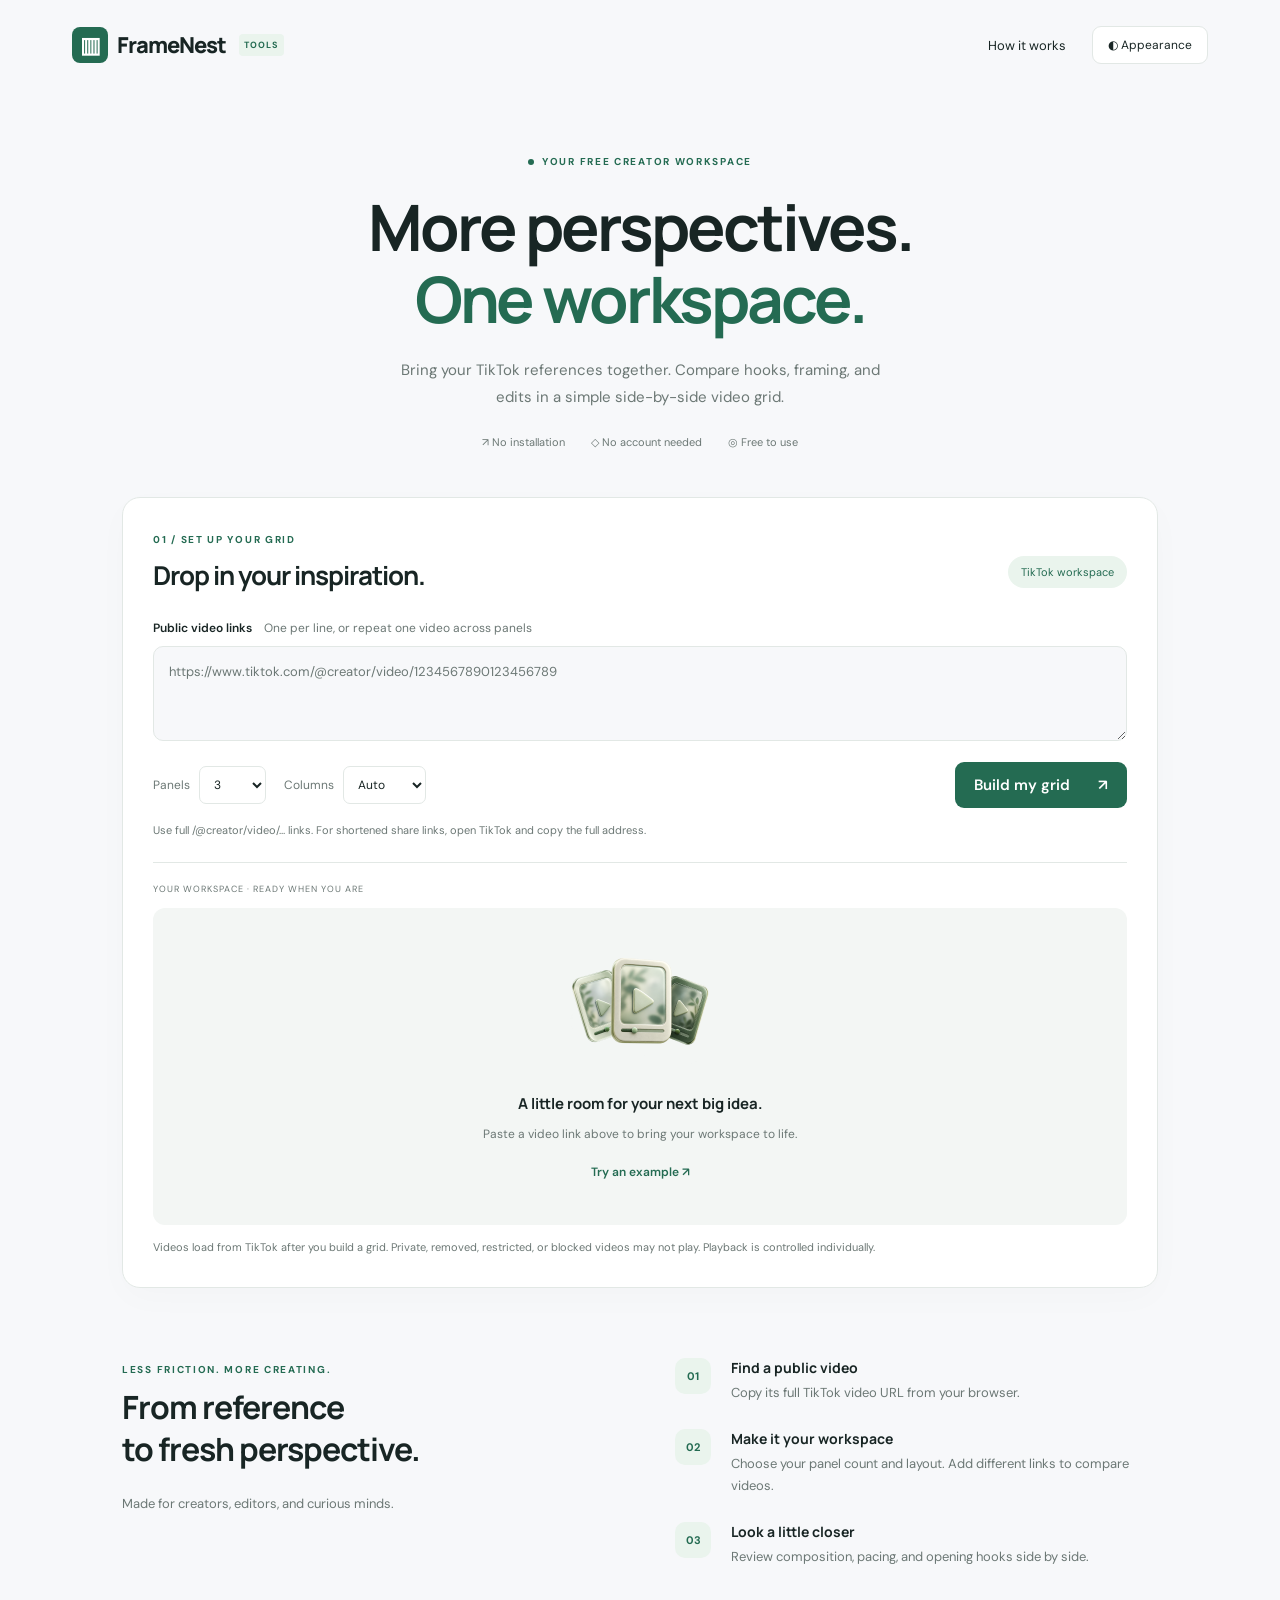
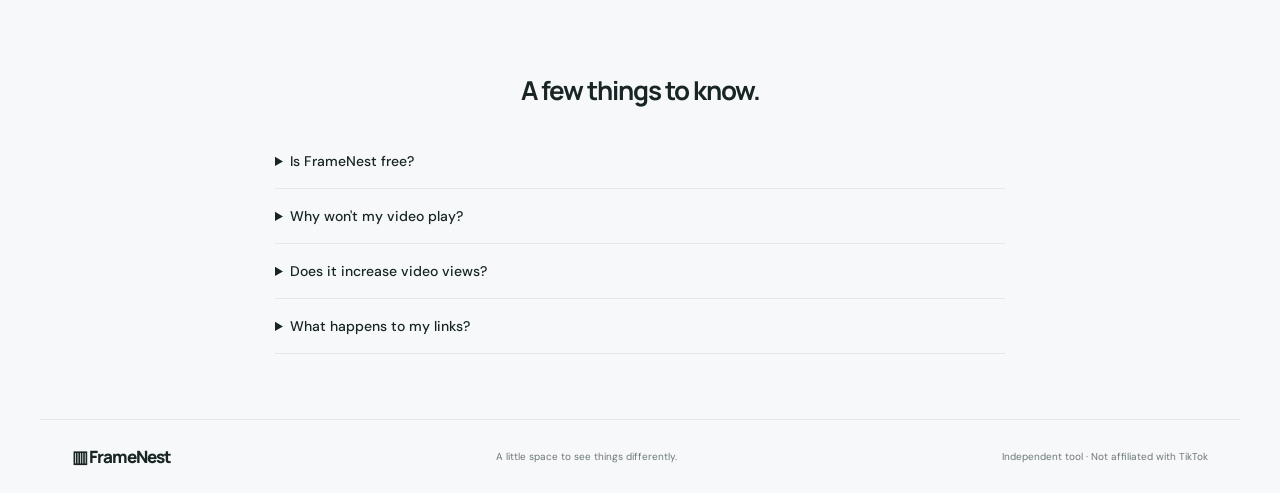
==== index.html @ 7f4fe66e "Publish FrameNest creator workspace" ====
<!doctype html>
<html lang="en"><head><meta charset="utf-8"><meta name="viewport" content="width=device-width,initial-scale=1"><meta name="description" content="A free workspace to compare public TikTok videos side by side. No account, downloads, or installation needed."><meta name="color-scheme" content="light dark"><title>FrameNest — TikTok Video Workspace</title><link rel="stylesheet" href="style.css"></head>
<body><header><a class="brand" href="./"><span class="logo">▥</span> FrameNest<span class="beta">TOOLS</span></a><nav><a href="#how">How it works</a><button id="theme" aria-label="Toggle dark mode">◐ <span>Appearance</span></button></nav></header>
<main><section class="intro"><div class="eyebrow"><span></span> YOUR FREE CREATOR WORKSPACE</div><h1>More perspectives.<br><em>One workspace.</em></h1><p>Bring your TikTok references together. Compare hooks, framing, and edits in a simple side-by-side video grid.</p><div class="benefits"><span>↗ No installation</span><span>◇ No account needed</span><span>◎ Free to use</span></div></section>
<section class="workspace" aria-labelledby="workspace-title"><div class="section-head"><div><span class="eyebrow">01 / SET UP YOUR GRID</span><h2 id="workspace-title">Drop in your inspiration.</h2></div><span class="badge">TikTok workspace</span></div><form id="form"><label for="links">Public video links <span>One per line, or repeat one video across panels</span></label><textarea id="links" rows="3" placeholder="https://www.tiktok.com/@creator/video/1234567890123456789" required spellcheck="false"></textarea><div class="form-bottom"><div class="setting"><label for="count">Panels</label><select id="count"><option>1</option><option>2</option><option selected>3</option><option>4</option><option>6</option><option>9</option><option>12</option></select></div><div class="setting"><label for="columns">Columns</label><select id="columns"><option value="auto">Auto</option><option value="2">2</option><option value="3">3</option><option value="4">4</option></select></div><button class="primary" type="submit">Build my grid <span>↗</span></button></div><p id="error" class="error" role="alert"></p><p class="hint">Use full /@creator/video/… links. For shortened share links, open TikTok and copy the full address.</p></form>
<div class="canvas-top"><span id="status" aria-live="polite">YOUR WORKSPACE · READY WHEN YOU ARE</span><button id="clear" type="button" hidden>Clear grid ×</button></div><div id="grid" class="grid"><div class="empty"><img class="empty-art" src="floating-video-tiles.png" alt="" width="220" height="150"><h3>A little room for your next big idea.</h3><p>Paste a video link above to bring your workspace to life.</p><button id="demo" type="button">Try an example ↗</button></div></div><p class="hint below">Videos load from TikTok after you build a grid. Private, removed, restricted, or blocked videos may not play. Playback is controlled individually.</p></section>
<section id="how" class="how"><div><span class="eyebrow">LESS FRICTION. MORE CREATING.</span><h2>From reference<br>to fresh perspective.</h2><p>Made for creators, editors, and curious minds.</p></div><ol><li><b>01</b><div><h3>Find a public video</h3><p>Copy its full TikTok video URL from your browser.</p></div></li><li><b>02</b><div><h3>Make it your workspace</h3><p>Choose your panel count and layout. Add different links to compare videos.</p></div></li><li><b>03</b><div><h3>Look a little closer</h3><p>Review composition, pacing, and opening hooks side by side.</p></div></li></ol></section>
<section class="faq"><h2>A few things to know.</h2><details><summary>Is FrameNest free?</summary><p>Yes. This tool requires no signup or paid subscription.</p></details><details><summary>Why won't my video play?</summary><p>Use a full public TikTok video link. TikTok, your region, your browser settings, or content restrictions may prevent an embed from playing. You can open each video directly using its panel link.</p></details><details><summary>Does it increase video views?</summary><p>This is a preview and comparison workspace. It does not promise additional reach or generate automated traffic. Videos do not automatically refresh or loop.</p></details><details><summary>What happens to my links?</summary><p>FrameNest processes links in your browser and does not store them on a server. Loading an embedded video connects your browser to TikTok, which applies its own privacy practices. Your appearance preference is saved on this device.</p></details></section></main><footer><a class="brand" href="./">▥ FrameNest</a><span>A little space to see things differently.</span><span>Independent tool · Not affiliated with TikTok</span></footer><script src="app.js"></script></body></html>
---- style.css ----
@import url('https://fonts.googleapis.com/css2?family=DM+Sans:wght@400;500;600;700&family=Manrope:wght@400;500;600;700;800&display=swap');
:root{--bg:#f7f8fa;--card:#fff;--ink:#182524;--muted:#6c7875;--line:#e2e8e5;--accent:#246b52;--soft:#eaf4ed;--canvas:#f3f6f4}*{box-sizing:border-box}html{scroll-behavior:smooth}body{margin:0;background:var(--bg);color:var(--ink);font:15px 'DM Sans',sans-serif}body.dark{--bg:#121c19;--card:#1a2822;--ink:#eef5f0;--muted:#a4b7ad;--line:#34473d;--accent:#a1d9b5;--soft:#293e31;--canvas:#14211a}a{color:inherit;text-decoration:none}button,input,textarea,select{font:inherit}button,select{cursor:pointer}button{color:var(--ink);background:var(--card);border:1px solid var(--line);border-radius:9px;padding:10px 15px}button:hover{filter:brightness(.96)}button:focus-visible,a:focus-visible,select:focus-visible,textarea:focus-visible{outline:3px solid #82bc98;outline-offset:3px}header{max-width:1200px;margin:auto;padding:26px 32px;display:flex;justify-content:space-between;align-items:center}.brand{display:flex;align-items:center;gap:9px;font:800 22px Manrope,sans-serif;letter-spacing:-1px}.logo{background:var(--accent);color:var(--card);padding:3px 8px;border-radius:8px}.beta{font:700 9px 'DM Sans',sans-serif;letter-spacing:1px;background:var(--soft);color:var(--accent);padding:5px;border-radius:4px;margin-left:4px}nav{display:flex;align-items:center;gap:26px;font-size:13px}nav button{font-size:12px}main{max-width:1100px;margin:auto;padding:0 32px}.intro{padding:65px 0 48px;text-align:center}.eyebrow{font-size:10px;letter-spacing:1.7px;font-weight:700;color:var(--accent)}.intro .eyebrow{display:flex;align-items:center;justify-content:center;gap:8px}.eyebrow span{width:6px;height:6px;background:var(--accent);border-radius:50%}h1,h2,h3{font-family:Manrope,sans-serif}h1{font-size:clamp(40px,5.4vw,64px);line-height:1.12;letter-spacing:-3px;margin:23px 0}h1 em{font-style:normal;color:var(--accent)}.intro p{max-width:500px;margin:0 auto;color:var(--muted);line-height:1.8}.benefits{display:flex;justify-content:center;gap:26px;font-size:11px;color:var(--muted);margin-top:24px}.workspace{background:var(--card);border:1px solid var(--line);border-radius:18px;padding:30px;box-shadow:0 10px 35px #122b1a05}.section-head{display:flex;align-items:center;justify-content:space-between;gap:16px}h2{font-size:26px;letter-spacing:-1px;margin:9px 0 23px}.badge{font-size:11px;background:var(--soft);border-radius:20px;color:var(--accent);padding:9px 13px}form>label{display:block;font-size:12px;font-weight:600;margin:4px 0 10px}label span{font-weight:400;color:var(--muted);margin-left:9px}textarea{width:100%;resize:vertical;min-height:93px;border:1px solid var(--line);background:var(--bg);color:var(--ink);border-radius:10px;padding:15px;font-size:13px;line-height:1.6}textarea::placeholder{color:var(--muted)}.form-bottom{display:flex;align-items:center;gap:18px;margin-top:16px}.setting{display:flex;align-items:center;gap:9px;font-size:12px;color:var(--muted)}select{border:1px solid var(--line);border-radius:7px;padding:9px 24px 9px 10px;background:var(--card);color:var(--ink)}.primary{margin-left:auto;background:var(--accent);color:var(--card);border:0;font-weight:600;padding:13px 19px}.primary span{margin-left:24px}.hint{font-size:11px;line-height:1.7;color:var(--muted);margin:13px 0}.error{color:#c04c44;font-size:12px;margin:8px 0}.error:empty{display:none}.canvas-top{border-top:1px solid var(--line);margin-top:23px;padding:20px 0 13px;display:flex;align-items:center;justify-content:space-between;font-size:9px;letter-spacing:1px;color:var(--muted)}.canvas-top button{padding:5px 9px;font-size:11px;letter-spacing:0}.grid{display:grid;grid-template-columns:repeat(auto-fit,minmax(min(230px,100%),1fr));gap:16px;background:var(--canvas);padding:20px;border-radius:12px;min-height:260px}.empty{grid-column:1/-1;text-align:center;padding:15px 0}.sample{display:flex;justify-content:center;align-items:center;gap:8px;height:86px}.sample i{display:block;width:38px;height:64px;border:1px solid #b4cbbd;border-radius:6px;background:linear-gradient(155deg,#c8decf66,#e3ece466)}.sample i:first-child{transform:rotate(-10deg);height:54px}.sample i:last-child{transform:rotate(10deg);height:54px}.empty h3{font-size:15px;margin:15px 0 8px}.empty p{font-size:12px;color:var(--muted)}.empty button{border:0;background:transparent;color:var(--accent);font-size:12px;font-weight:600}.video-card{min-width:0;background:var(--card);border:1px solid var(--line);border-radius:10px;overflow:hidden}.video-card iframe{display:block;width:100%;aspect-ratio:9/16;border:0;background:#101413}.video-caption{padding:10px;display:flex;justify-content:space-between;font-size:11px;color:var(--muted)}.video-caption a{color:var(--accent)}.below{margin-bottom:0}.how{padding:70px 0;display:grid;grid-template-columns:1fr 1fr;gap:70px}.how h2{font-size:32px;line-height:1.3}.how p{color:var(--muted);font-size:13px;line-height:1.7}.how ol{list-style:none;padding:0;margin:0}.how li{display:flex;gap:20px;margin-bottom:25px}.how b{display:grid;place-items:center;flex-shrink:0;background:var(--soft);color:var(--accent);width:36px;height:36px;border-radius:10px;font-size:11px}.how h3{font-size:14px;margin:0 0 5px}.how li p{margin:0}.faq{max-width:730px;margin:0 auto 65px}.faq>h2{text-align:center;margin-bottom:26px}details{border-bottom:1px solid var(--line);padding:18px 0}summary{cursor:pointer;font-size:14px;font-weight:500}details p{color:var(--muted);line-height:1.8;font-size:13px}footer{border-top:1px solid var(--line);max-width:1200px;margin:auto;padding:25px 32px;display:flex;align-items:center;justify-content:space-between;gap:20px;color:var(--muted);font-size:10px}footer .brand{font-size:17px;color:var(--ink)}@media(max-width:650px){header{padding:20px}nav{gap:12px}nav>a{display:none}main{padding:0 16px}.intro{padding-top:40px}h1{letter-spacing:-2px}.benefits{gap:12px;font-size:10px}.workspace{padding:20px 15px}.badge{display:none}label span{display:block;margin:5px 0}.form-bottom{gap:10px;flex-wrap:wrap}.primary{width:100%;margin:0}.how{grid-template-columns:1fr;gap:22px;padding:45px 10px}.grid{padding:12px;grid-template-columns:1fr!important}.how h2 br{display:none}footer{flex-wrap:wrap;padding:24px 20px}footer>span:last-child{width:100%}}
@media(prefers-reduced-motion:no-preference){.intro{animation:arrive .7s ease-out both}.workspace{animation:arrive .8s .12s ease-out both}.primary{transition:transform .2s,box-shadow .2s}.primary:hover{transform:translateY(-2px);box-shadow:0 5px 15px #246b5220}.video-card{animation:arrive .4s ease-out both}.empty-art{animation:float 6s ease-in-out infinite}@keyframes arrive{from{opacity:0;transform:translateY(12px)}to{opacity:1;transform:translateY(0)}}@keyframes float{0%,100%{transform:translateY(0) rotate(-1deg)}50%{transform:translateY(-8px) rotate(1deg)}}}
.empty-art{display:block;width:180px;height:135px;object-fit:contain;margin:0 auto}.empty:has(.empty-art){padding-top:0}

.empty-art{width:220px;height:150px}
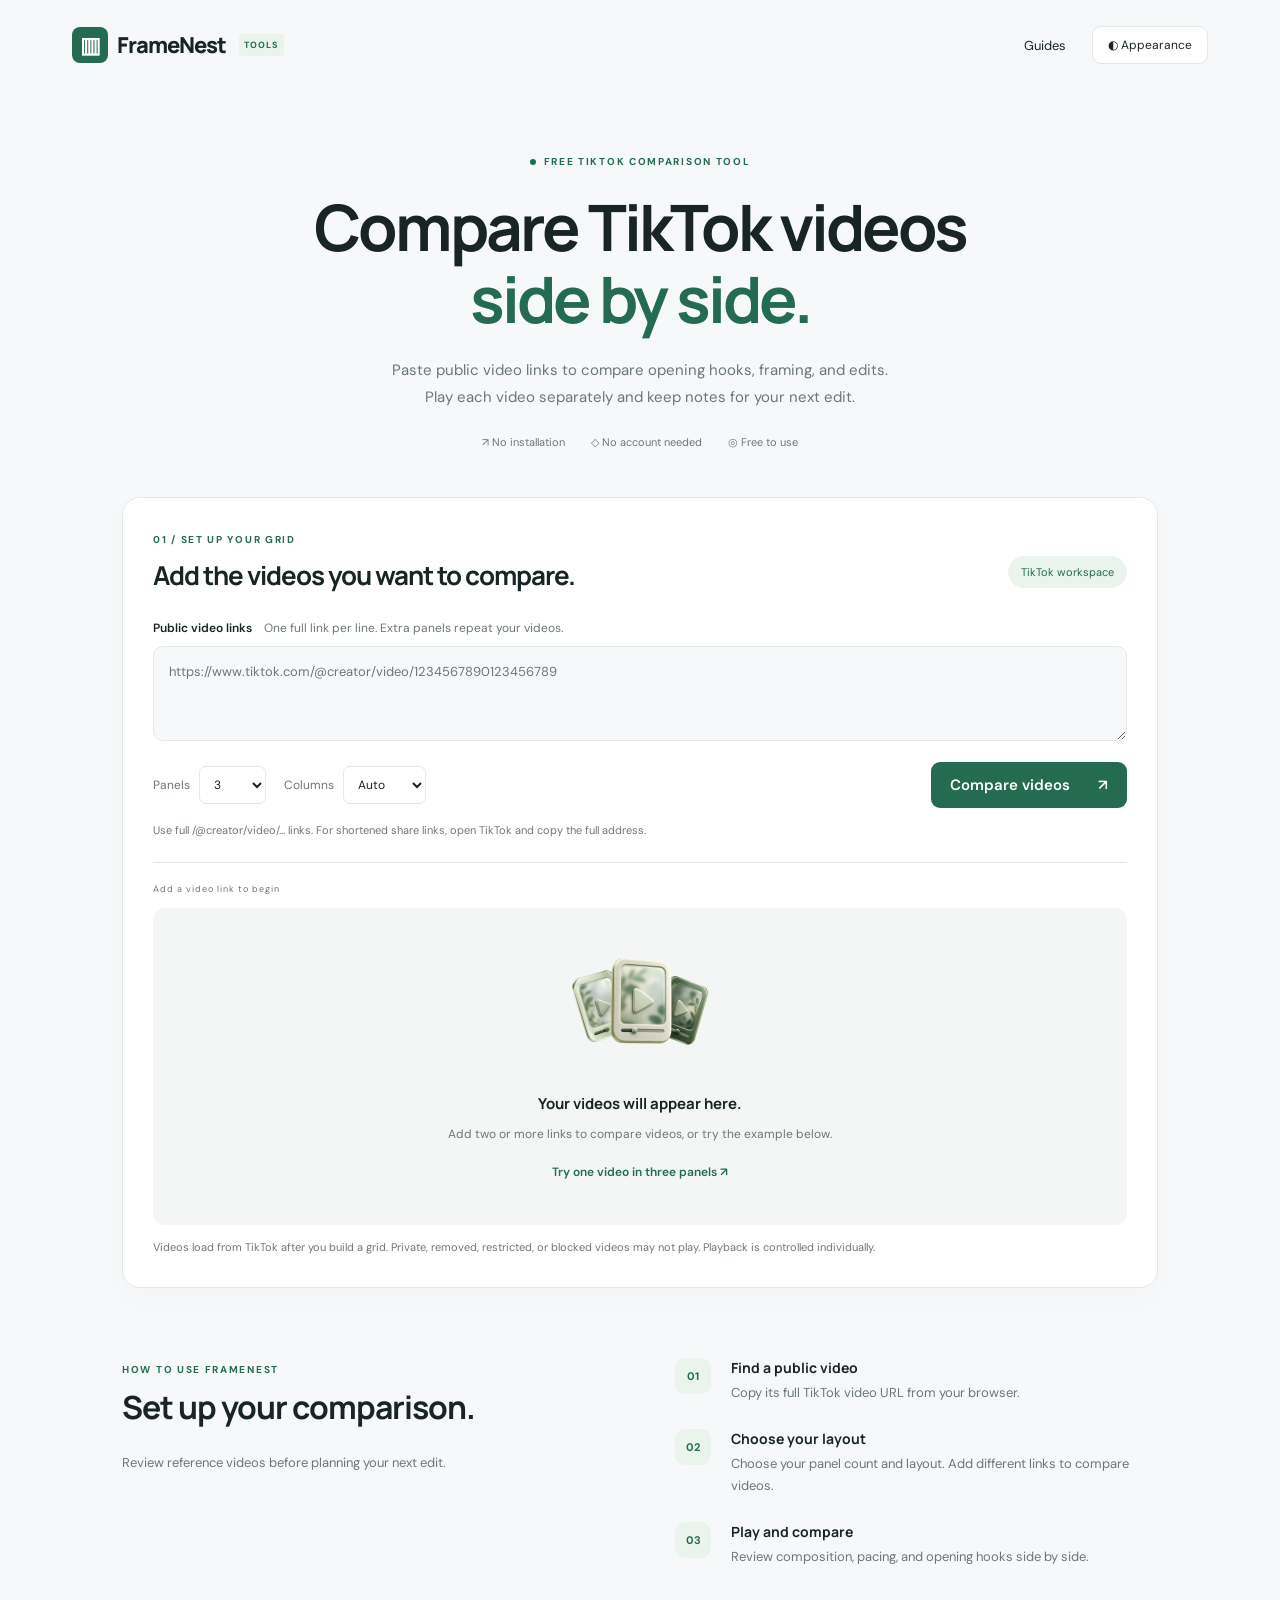
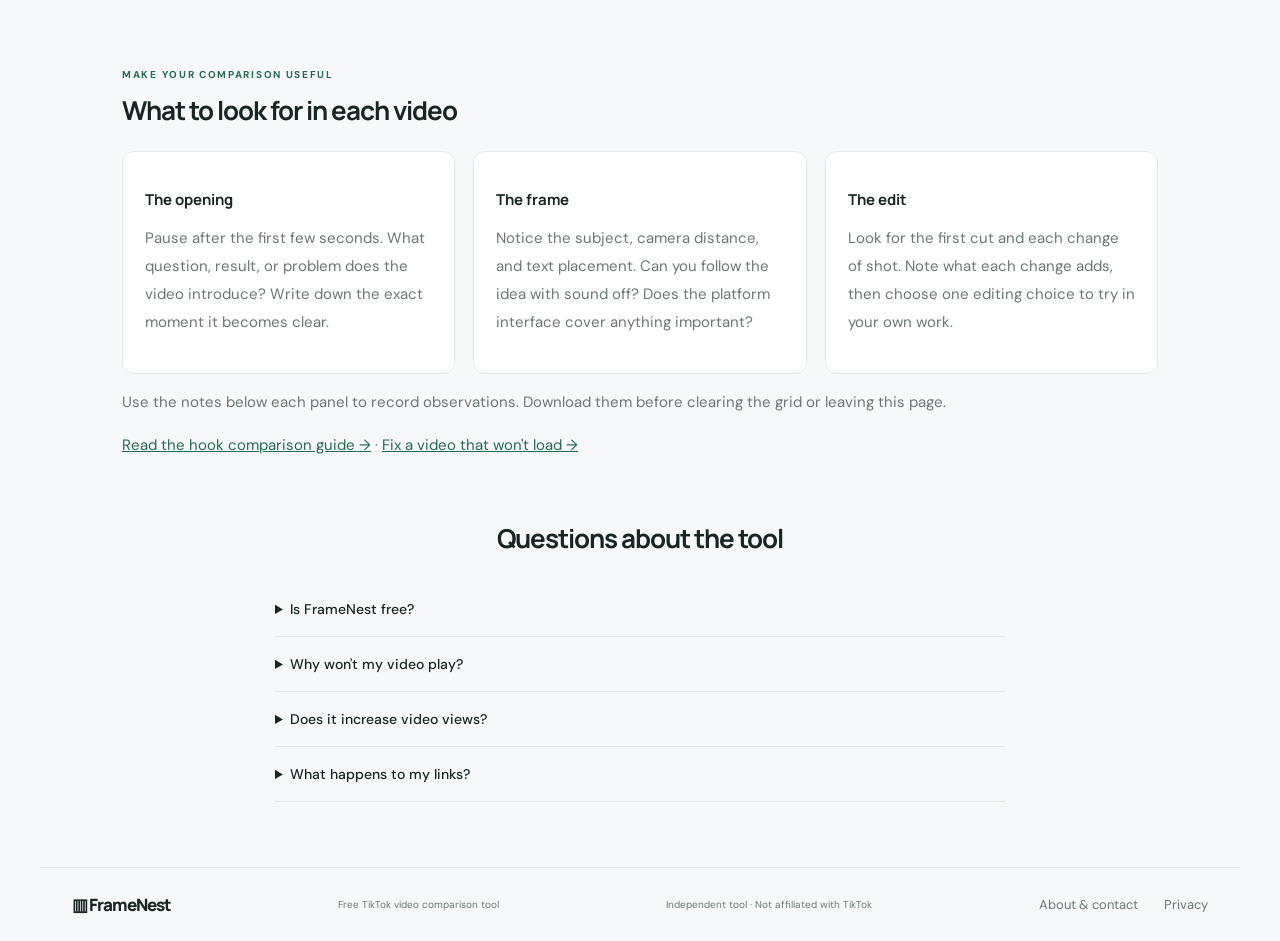
==== commit 10469af0: "Add comparison notes, creator guides and search metadata" ====
--- a/index.html
+++ b/index.html
@@ -1,8 +1,8 @@
 <!doctype html>
-<html lang="en"><head><meta charset="utf-8"><meta name="viewport" content="width=device-width,initial-scale=1"><meta name="description" content="A free workspace to compare public TikTok videos side by side. No account, downloads, or installation needed."><meta name="color-scheme" content="light dark"><title>FrameNest — TikTok Video Workspace</title><link rel="stylesheet" href="style.css"></head>
-<body><header><a class="brand" href="./"><span class="logo">▥</span> FrameNest<span class="beta">TOOLS</span></a><nav><a href="#how">How it works</a><button id="theme" aria-label="Toggle dark mode">◐ <span>Appearance</span></button></nav></header>
-<main><section class="intro"><div class="eyebrow"><span></span> YOUR FREE CREATOR WORKSPACE</div><h1>More perspectives.<br><em>One workspace.</em></h1><p>Bring your TikTok references together. Compare hooks, framing, and edits in a simple side-by-side video grid.</p><div class="benefits"><span>↗ No installation</span><span>◇ No account needed</span><span>◎ Free to use</span></div></section>
-<section class="workspace" aria-labelledby="workspace-title"><div class="section-head"><div><span class="eyebrow">01 / SET UP YOUR GRID</span><h2 id="workspace-title">Drop in your inspiration.</h2></div><span class="badge">TikTok workspace</span></div><form id="form"><label for="links">Public video links <span>One per line, or repeat one video across panels</span></label><textarea id="links" rows="3" placeholder="https://www.tiktok.com/@creator/video/1234567890123456789" required spellcheck="false"></textarea><div class="form-bottom"><div class="setting"><label for="count">Panels</label><select id="count"><option>1</option><option>2</option><option selected>3</option><option>4</option><option>6</option><option>9</option><option>12</option></select></div><div class="setting"><label for="columns">Columns</label><select id="columns"><option value="auto">Auto</option><option value="2">2</option><option value="3">3</option><option value="4">4</option></select></div><button class="primary" type="submit">Build my grid <span>↗</span></button></div><p id="error" class="error" role="alert"></p><p class="hint">Use full /@creator/video/… links. For shortened share links, open TikTok and copy the full address.</p></form>
-<div class="canvas-top"><span id="status" aria-live="polite">YOUR WORKSPACE · READY WHEN YOU ARE</span><button id="clear" type="button" hidden>Clear grid ×</button></div><div id="grid" class="grid"><div class="empty"><img class="empty-art" src="floating-video-tiles.png" alt="" width="220" height="150"><h3>A little room for your next big idea.</h3><p>Paste a video link above to bring your workspace to life.</p><button id="demo" type="button">Try an example ↗</button></div></div><p class="hint below">Videos load from TikTok after you build a grid. Private, removed, restricted, or blocked videos may not play. Playback is controlled individually.</p></section>
-<section id="how" class="how"><div><span class="eyebrow">LESS FRICTION. MORE CREATING.</span><h2>From reference<br>to fresh perspective.</h2><p>Made for creators, editors, and curious minds.</p></div><ol><li><b>01</b><div><h3>Find a public video</h3><p>Copy its full TikTok video URL from your browser.</p></div></li><li><b>02</b><div><h3>Make it your workspace</h3><p>Choose your panel count and layout. Add different links to compare videos.</p></div></li><li><b>03</b><div><h3>Look a little closer</h3><p>Review composition, pacing, and opening hooks side by side.</p></div></li></ol></section>
-<section class="faq"><h2>A few things to know.</h2><details><summary>Is FrameNest free?</summary><p>Yes. This tool requires no signup or paid subscription.</p></details><details><summary>Why won't my video play?</summary><p>Use a full public TikTok video link. TikTok, your region, your browser settings, or content restrictions may prevent an embed from playing. You can open each video directly using its panel link.</p></details><details><summary>Does it increase video views?</summary><p>This is a preview and comparison workspace. It does not promise additional reach or generate automated traffic. Videos do not automatically refresh or loop.</p></details><details><summary>What happens to my links?</summary><p>FrameNest processes links in your browser and does not store them on a server. Loading an embedded video connects your browser to TikTok, which applies its own privacy practices. Your appearance preference is saved on this device.</p></details></section></main><footer><a class="brand" href="./">▥ FrameNest</a><span>A little space to see things differently.</span><span>Independent tool · Not affiliated with TikTok</span></footer><script src="app.js"></script></body></html>
+<html lang="en"><head><meta charset="utf-8"><meta name="viewport" content="width=device-width,initial-scale=1"><meta name="description" content="A free workspace to compare public TikTok videos side by side. No account, downloads, or installation needed."><meta name="color-scheme" content="light dark"><title>Free TikTok Multi Viewer — Compare Videos | FrameNest</title><link rel="canonical" href="https://skizframenest.github.io/framenest/"><meta property="og:title" content="FrameNest — Compare TikTok videos side by side"><meta property="og:description" content="Compare public TikTok videos, write review notes, and download your comparison. Free, no signup."><meta property="og:type" content="website"><meta property="og:url" content="https://skizframenest.github.io/framenest/"><meta property="og:image" content="https://skizframenest.github.io/framenest/floating-video-tiles.png"><link rel="stylesheet" href="style.css"></head>
+<body><header><a class="brand" href="./"><span class="logo">▥</span> FrameNest<span class="beta">TOOLS</span></a><nav><a href="compare-tiktok-hooks.html">Guides</a><button id="theme" aria-label="Toggle dark mode">◐ <span>Appearance</span></button></nav></header>
+<main><section class="intro"><div class="eyebrow"><span></span> FREE TIKTOK COMPARISON TOOL</div><h1>Compare TikTok videos<br><em>side by side.</em></h1><p>Paste public video links to compare opening hooks, framing, and edits. Play each video separately and keep notes for your next edit.</p><div class="benefits"><span>↗ No installation</span><span>◇ No account needed</span><span>◎ Free to use</span></div></section>
+<section class="workspace" aria-labelledby="workspace-title"><div class="section-head"><div><span class="eyebrow">01 / SET UP YOUR GRID</span><h2 id="workspace-title">Add the videos you want to compare.</h2></div><span class="badge">TikTok workspace</span></div><form id="form"><label for="links">Public video links <span>One full link per line. Extra panels repeat your videos.</span></label><textarea id="links" rows="3" placeholder="https://www.tiktok.com/@creator/video/1234567890123456789" required spellcheck="false"></textarea><div class="form-bottom"><div class="setting"><label for="count">Panels</label><select id="count"><option>1</option><option>2</option><option selected>3</option><option>4</option><option>6</option><option>9</option><option>12</option></select></div><div class="setting"><label for="columns">Columns</label><select id="columns"><option value="auto">Auto</option><option value="2">2</option><option value="3">3</option><option value="4">4</option></select></div><button class="primary" type="submit">Compare videos <span>↗</span></button></div><p id="error" class="error" role="alert"></p><p class="hint">Use full /@creator/video/… links. For shortened share links, open TikTok and copy the full address.</p></form>
+<div class="canvas-top"><span id="status" aria-live="polite">Add a video link to begin</span><button id="export" type="button" hidden>Download notes ↓</button><button id="clear" type="button" hidden>Clear grid ×</button></div><div id="grid" class="grid"><div class="empty"><img class="empty-art" src="floating-video-tiles.png" alt="" width="220" height="150"><h3>Your videos will appear here.</h3><p>Add two or more links to compare videos, or try the example below.</p><button id="demo" type="button">Try one video in three panels ↗</button></div></div><p class="hint below">Videos load from TikTok after you build a grid. Private, removed, restricted, or blocked videos may not play. Playback is controlled individually.</p></section>
+<section id="how" class="how"><div><span class="eyebrow">HOW TO USE FRAMENEST</span><h2>Set up your comparison.</h2><p>Review reference videos before planning your next edit.</p></div><ol><li><b>01</b><div><h3>Find a public video</h3><p>Copy its full TikTok video URL from your browser.</p></div></li><li><b>02</b><div><h3>Choose your layout</h3><p>Choose your panel count and layout. Add different links to compare videos.</p></div></li><li><b>03</b><div><h3>Play and compare</h3><p>Review composition, pacing, and opening hooks side by side.</p></div></li></ol></section>
+<section class="review-guide"><span class="eyebrow">MAKE YOUR COMPARISON USEFUL</span><h2>What to look for in each video</h2><div class="guide-cards"><article><h3>The opening</h3><p>Pause after the first few seconds. What question, result, or problem does the video introduce? Write down the exact moment it becomes clear.</p></article><article><h3>The frame</h3><p>Notice the subject, camera distance, and text placement. Can you follow the idea with sound off? Does the platform interface cover anything important?</p></article><article><h3>The edit</h3><p>Look for the first cut and each change of shot. Note what each change adds, then choose one editing choice to try in your own work.</p></article></div><p>Use the notes below each panel to record observations. Download them before clearing the grid or leaving this page.</p><p><a href="compare-tiktok-hooks.html">Read the hook comparison guide →</a> · <a href="tiktok-embed-help.html">Fix a video that won't load →</a></p></section><section class="faq"><h2>Questions about the tool</h2><details><summary>Is FrameNest free?</summary><p>Yes. This tool requires no signup or paid subscription.</p></details><details><summary>Why won't my video play?</summary><p>Use a full public TikTok video link. TikTok, your region, your browser settings, or content restrictions may prevent an embed from playing. You can open each video directly using its panel link.</p></details><details><summary>Does it increase video views?</summary><p>This is a preview and comparison workspace. It does not promise additional reach or generate automated traffic. Videos do not automatically refresh or loop.</p></details><details><summary>What happens to my links?</summary><p>FrameNest processes links in your browser and does not save them to a FrameNest application server. Loading an embedded video connects your browser to TikTok, which applies its own privacy practices. Notes are kept only in this page and are lost when you rebuild, clear, reload or leave it; downloading saves a text file to your device. Fonts may load from Google. Your appearance preference is saved on this device.</p></details></section></main><footer><a class="brand" href="./">▥ FrameNest</a><span>Free TikTok video comparison tool</span><span>Independent tool · Not affiliated with TikTok</span><nav aria-label="Site information"><a href="about.html">About &amp; contact</a><a href="privacy.html">Privacy</a></nav></footer><script src="app.js"></script></body></html>
--- a/style.css
+++ b/style.css
@@ -4,3 +4,5 @@
 .empty-art{display:block;width:180px;height:135px;object-fit:contain;margin:0 auto}.empty:has(.empty-art){padding-top:0}
 
 .empty-art{width:220px;height:150px}
+
+.review-guide{margin:0 0 60px}.guide-cards{display:grid;grid-template-columns:repeat(3,1fr);gap:18px}.guide-cards article{padding:22px;border:1px solid var(--line);border-radius:12px;background:var(--card)}.review-guide p,.article-body p,.article-body li{color:var(--muted);line-height:1.85}.review-guide a,.article-body a{color:var(--accent);text-decoration:underline}.guide-cards h3{font-size:15px}.note-label{display:block;font-size:11px;padding:0 12px 8px}.video-notes{display:block;width:calc(100% - 24px);margin:0 12px 12px;min-height:105px}.canvas-top{gap:12px;flex-wrap:wrap}.canvas-top>span{margin-right:auto}.article-body{max-width:760px;margin:55px auto 80px}.article-body h1{font-size:42px;letter-spacing:-1.5px}.article-body h2{margin-top:35px}.article-body table{width:100%;border-collapse:collapse}.article-body td,.article-body th{border:1px solid var(--line);padding:12px;text-align:left;line-height:1.6}.article-body ul,.article-body ol{padding-left:22px}@media(max-width:650px){.guide-cards{grid-template-columns:1fr}.article-body h1{font-size:32px}.article-body table{font-size:12px}footer nav{flex-wrap:wrap}}
